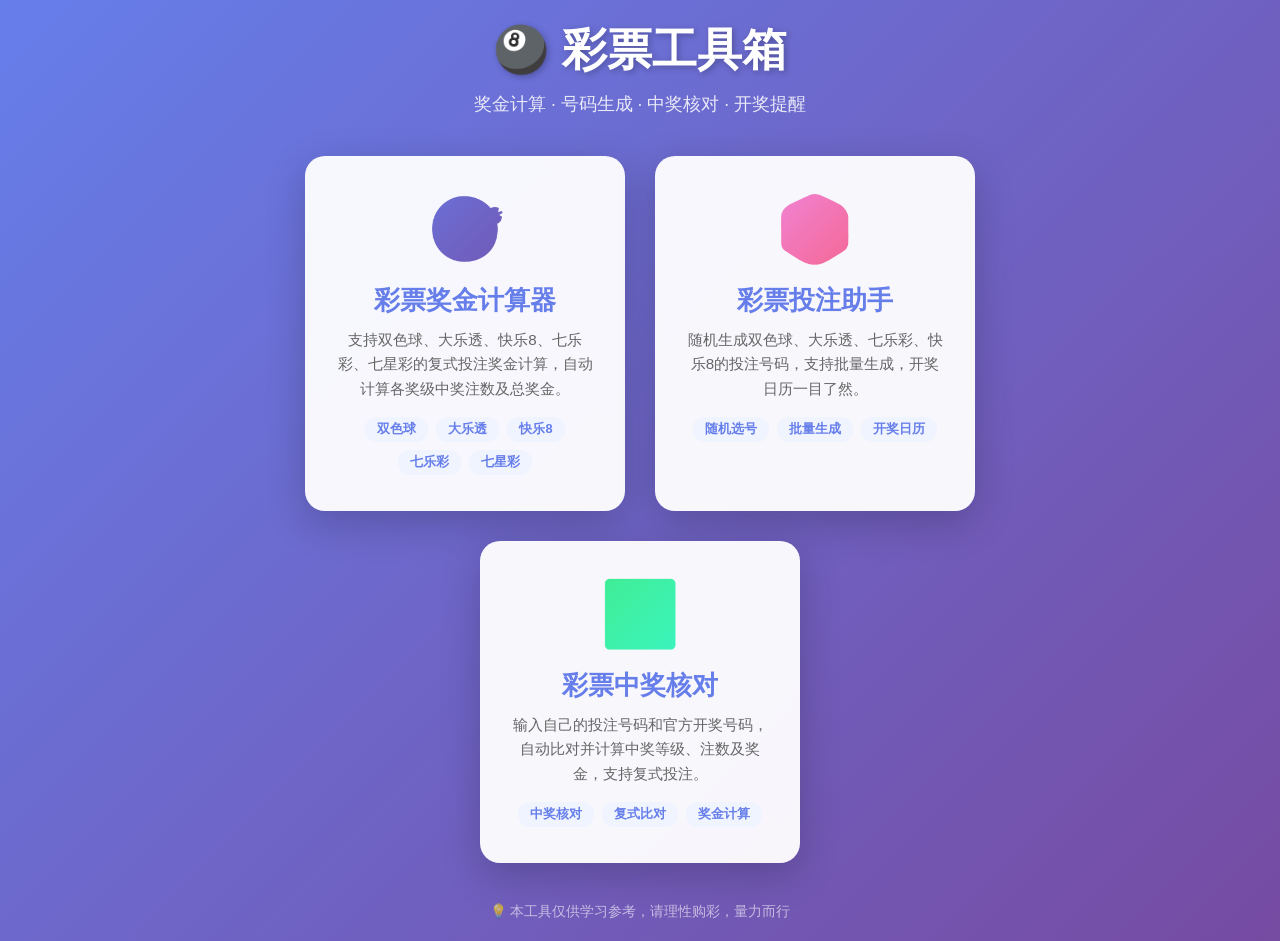
==== index.html @ 8f193790 "new" ====
<!DOCTYPE html>
<html lang="zh-CN">
<head>
    <meta charset="UTF-8">
    <meta name="viewport" content="width=device-width, initial-scale=1.0">
    <title>彩票工具箱</title>
    <style>
        * {
            margin: 0;
            padding: 0;
            box-sizing: border-box;
        }

        body {
            font-family: "PingFang SC", "Microsoft YaHei", sans-serif;
            background: linear-gradient(135deg, #667eea 0%, #764ba2 100%);
            min-height: 100vh;
            display: flex;
            flex-direction: column;
            align-items: center;
            justify-content: center;
            padding: 20px;
        }

        .header {
            text-align: center;
            margin-bottom: 40px;
        }

        .header h1 {
            font-size: 2.8em;
            color: #fff;
            text-shadow: 2px 2px 6px rgba(0, 0, 0, 0.25);
            margin-bottom: 12px;
        }

        .header p {
            font-size: 1.1em;
            color: rgba(255, 255, 255, 0.85);
        }

        .card-container {
            display: flex;
            gap: 30px;
            flex-wrap: wrap;
            justify-content: center;
            max-width: 800px;
        }

        .card {
            background: rgba(255, 255, 255, 0.95);
            backdrop-filter: blur(10px);
            border-radius: 20px;
            padding: 36px 32px;
            width: 320px;
            box-shadow: 0 12px 40px rgba(0, 0, 0, 0.2);
            transition: transform 0.3s ease, box-shadow 0.3s ease;
            text-align: center;
            cursor: pointer;
            text-decoration: none;
            color: #333;
            display: block;
        }

        .card:hover {
            transform: translateY(-6px);
            box-shadow: 0 18px 50px rgba(0, 0, 0, 0.3);
        }

        .card-icon {
            font-size: 4em;
            margin-bottom: 16px;
        }

        .card h2 {
            font-size: 1.6em;
            color: #667eea;
            margin-bottom: 10px;
        }

        .card p {
            font-size: 0.95em;
            color: #666;
            line-height: 1.6;
        }

        .card .tag-list {
            margin-top: 16px;
            display: flex;
            flex-wrap: wrap;
            gap: 8px;
            justify-content: center;
        }

        .card .tag {
            background: #f0f4ff;
            color: #667eea;
            padding: 4px 12px;
            border-radius: 12px;
            font-size: 0.8em;
            font-weight: 600;
        }

        .footer {
            margin-top: 40px;
            color: rgba(255, 255, 255, 0.6);
            font-size: 0.85em;
            text-align: center;
        }

        @media (max-width: 720px) {
            .header h1 {
                font-size: 2em;
            }

            .card {
                width: 100%;
                max-width: 360px;
            }
        }

        .card:nth-child(1) .card-icon {
            background: linear-gradient(135deg, #667eea, #764ba2);
            -webkit-background-clip: text;
            -webkit-text-fill-color: transparent;
            background-clip: text;
        }

        .card:nth-child(2) .card-icon {
            background: linear-gradient(135deg, #f093fb, #f5576c);
            -webkit-background-clip: text;
            -webkit-text-fill-color: transparent;
            background-clip: text;
        }

        .card:nth-child(3) .card-icon {
            background: linear-gradient(135deg, #43e97b, #38f9d7);
            -webkit-background-clip: text;
            -webkit-text-fill-color: transparent;
            background-clip: text;
        }
    </style>
</head>
<body>
    <div class="header">
        <h1>🎱 彩票工具箱</h1>
        <p>奖金计算 · 号码生成 · 中奖核对 · 开奖提醒</p>
    </div>

    <div class="card-container">
        <a class="card" href="彩票查询工具.html">
            <div class="card-icon">🎯</div>
            <h2>彩票奖金计算器</h2>
            <p>支持双色球、大乐透、快乐8、七乐彩、七星彩的复式投注奖金计算，自动计算各奖级中奖注数及总奖金。</p>
            <div class="tag-list">
                <span class="tag">双色球</span>
                <span class="tag">大乐透</span>
                <span class="tag">快乐8</span>
                <span class="tag">七乐彩</span>
                <span class="tag">七星彩</span>
            </div>
        </a>

        <a class="card" href="投注工具.html">
            <div class="card-icon">🎲</div>
            <h2>彩票投注助手</h2>
            <p>随机生成双色球、大乐透、七乐彩、快乐8的投注号码，支持批量生成，开奖日历一目了然。</p>
            <div class="tag-list">
                <span class="tag">随机选号</span>
                <span class="tag">批量生成</span>
                <span class="tag">开奖日历</span>
            </div>
        </a>

        <a class="card" href="彩票核对工具.html">
            <div class="card-icon">✅</div>
            <h2>彩票中奖核对</h2>
            <p>输入自己的投注号码和官方开奖号码，自动比对并计算中奖等级、注数及奖金，支持复式投注。</p>
            <div class="tag-list">
                <span class="tag">中奖核对</span>
                <span class="tag">复式比对</span>
                <span class="tag">奖金计算</span>
            </div>
        </a>
    </div>

    <div class="footer">
        💡 本工具仅供学习参考，请理性购彩，量力而行
    </div>
</body>
</html>
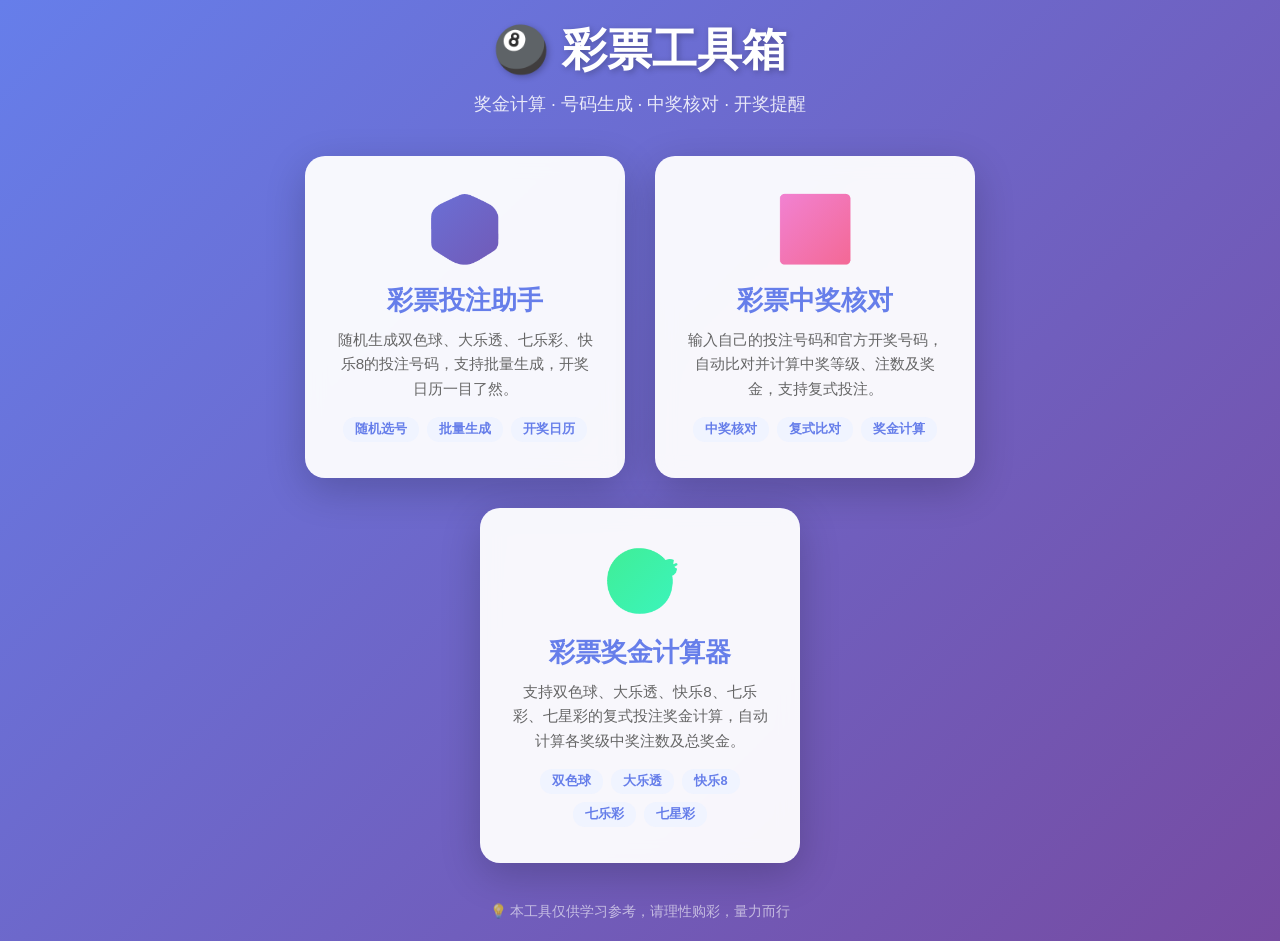
==== commit b0049831: "调用500.com" ====
--- a/index.html
+++ b/index.html
@@ -148,18 +148,6 @@
     </div>
 
     <div class="card-container">
-        <a class="card" href="彩票查询工具.html">
-            <div class="card-icon">🎯</div>
-            <h2>彩票奖金计算器</h2>
-            <p>支持双色球、大乐透、快乐8、七乐彩、七星彩的复式投注奖金计算，自动计算各奖级中奖注数及总奖金。</p>
-            <div class="tag-list">
-                <span class="tag">双色球</span>
-                <span class="tag">大乐透</span>
-                <span class="tag">快乐8</span>
-                <span class="tag">七乐彩</span>
-                <span class="tag">七星彩</span>
-            </div>
-        </a>
 
         <a class="card" href="投注工具.html">
             <div class="card-icon">🎲</div>
@@ -182,6 +170,19 @@
                 <span class="tag">奖金计算</span>
             </div>
         </a>
+        
+        <a class="card" href="彩票查询工具.html">
+            <div class="card-icon">🎯</div>
+            <h2>彩票奖金计算器</h2>
+            <p>支持双色球、大乐透、快乐8、七乐彩、七星彩的复式投注奖金计算，自动计算各奖级中奖注数及总奖金。</p>
+            <div class="tag-list">
+                <span class="tag">双色球</span>
+                <span class="tag">大乐透</span>
+                <span class="tag">快乐8</span>
+                <span class="tag">七乐彩</span>
+                <span class="tag">七星彩</span>
+            </div>
+        </a>
     </div>
 
     <div class="footer">
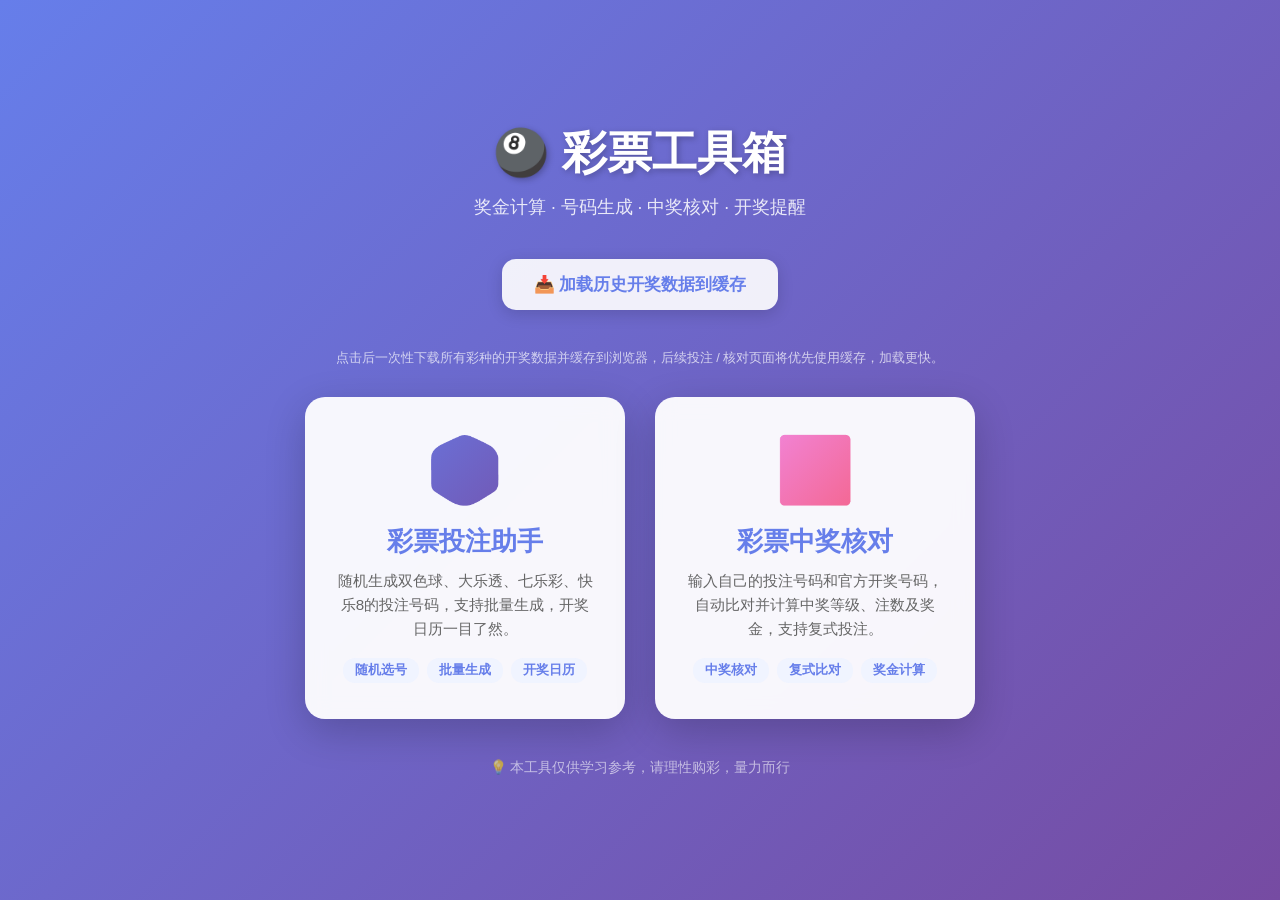
==== commit 4f823982: "将数据加载到缓存，不用每次拿远程数据" ====
--- a/index.html
+++ b/index.html
@@ -139,12 +139,67 @@
             -webkit-text-fill-color: transparent;
             background-clip: text;
         }
+
+        .preload-area {
+            text-align: center;
+            margin-bottom: 30px;
+            max-width: 720px;
+            width: 100%;
+        }
+
+        .preload-btn {
+            background: rgba(255, 255, 255, 0.9);
+            border: none;
+            border-radius: 14px;
+            padding: 14px 32px;
+            font-size: 1.05em;
+            font-weight: 600;
+            color: #667eea;
+            cursor: pointer;
+            box-shadow: 0 4px 16px rgba(0, 0, 0, 0.15);
+            transition: transform 0.2s, box-shadow 0.2s, opacity 0.3s;
+        }
+
+        .preload-btn:hover {
+            transform: translateY(-2px);
+            box-shadow: 0 6px 24px rgba(0, 0, 0, 0.25);
+        }
+
+        .preload-btn:disabled {
+            opacity: 0.6;
+            cursor: not-allowed;
+            transform: none;
+        }
+
+        .preload-status {
+            margin-top: 10px;
+            font-size: 0.95em;
+            color: #fff;
+            min-height: 1.4em;
+            text-shadow: 1px 1px 3px rgba(0, 0, 0, 0.2);
+        }
+
+        .preload-hint {
+            margin-top: 6px;
+            font-size: 0.8em;
+            color: rgba(255, 255, 255, 0.7);
+            line-height: 1.5;
+        }
     </style>
 </head>
 <body>
     <div class="header">
         <h1>🎱 彩票工具箱</h1>
         <p>奖金计算 · 号码生成 · 中奖核对 · 开奖提醒</p>
+    </div>
+
+    <!-- 数据预加载区域 -->
+    <div class="preload-area">
+        <button id="preload-btn" class="preload-btn" onclick="preloadDrawData()">
+            📥 加载历史开奖数据到缓存
+        </button>
+        <div id="preload-status" class="preload-status"></div>
+        <p class="preload-hint">点击后一次性下载所有彩种的开奖数据并缓存到浏览器，后续投注 / 核对页面将优先使用缓存，加载更快。</p>
     </div>
 
     <div class="card-container">
@@ -171,7 +226,7 @@
             </div>
         </a>
         
-        <a class="card" href="彩票查询工具.html">
+        <!-- <a class="card" href="彩票查询工具.html">
             <div class="card-icon">🎯</div>
             <h2>彩票奖金计算器</h2>
             <p>支持双色球、大乐透、快乐8、七乐彩、七星彩的复式投注奖金计算，自动计算各奖级中奖注数及总奖金。</p>
@@ -182,11 +237,13 @@
                 <span class="tag">七乐彩</span>
                 <span class="tag">七星彩</span>
             </div>
-        </a>
+        </a> -->
     </div>
 
     <div class="footer">
         💡 本工具仅供学习参考，请理性购彩，量力而行
     </div>
+
+    <script src="js/shared.js"></script>
 </body>
 </html>
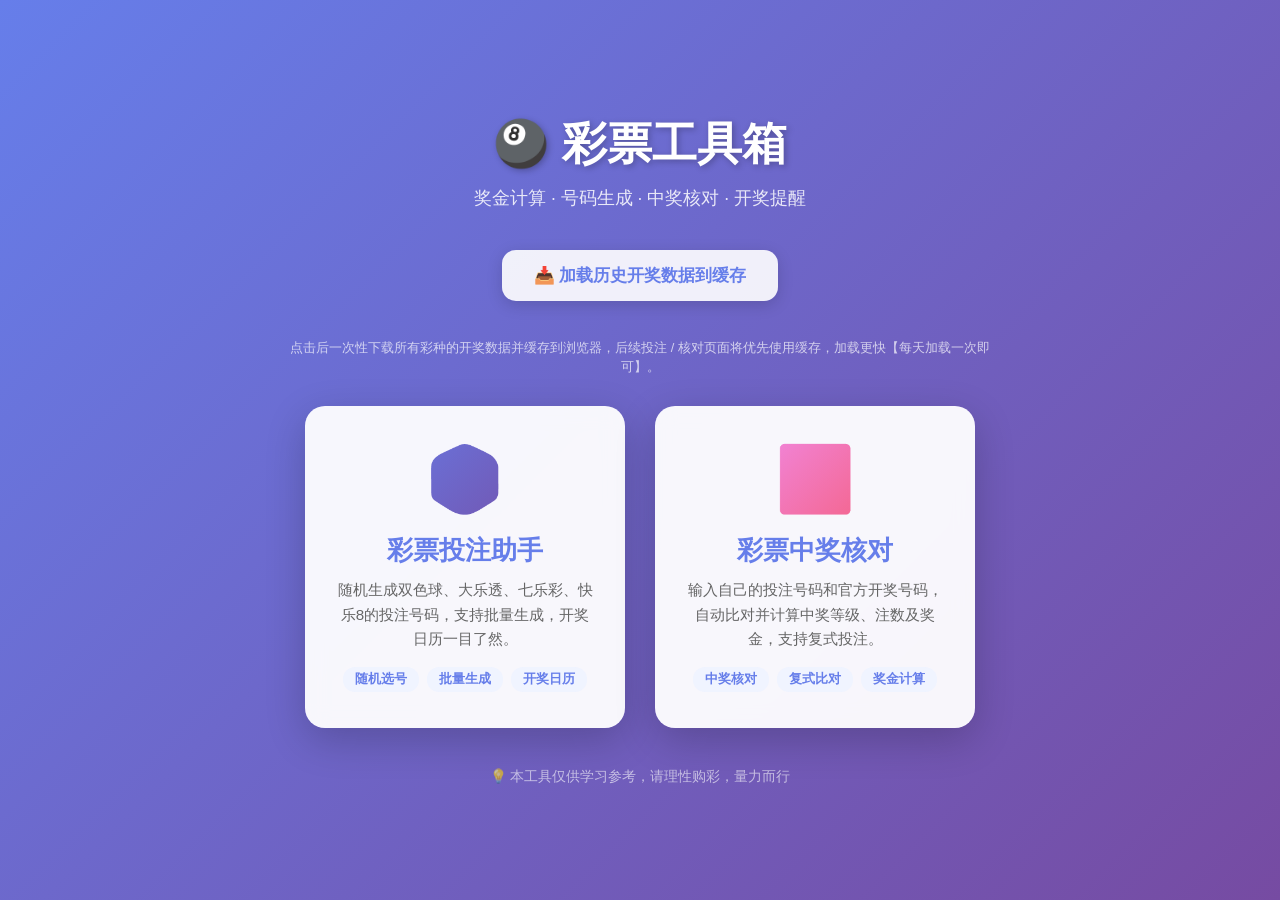
==== commit c6552e8f: "。" ====
--- a/index.html
+++ b/index.html
@@ -199,7 +199,7 @@
             📥 加载历史开奖数据到缓存
         </button>
         <div id="preload-status" class="preload-status"></div>
-        <p class="preload-hint">点击后一次性下载所有彩种的开奖数据并缓存到浏览器，后续投注 / 核对页面将优先使用缓存，加载更快。</p>
+        <p class="preload-hint">点击后一次性下载所有彩种的开奖数据并缓存到浏览器，后续投注 / 核对页面将优先使用缓存，加载更快【每天加载一次即可】。</p>
     </div>
 
     <div class="card-container">
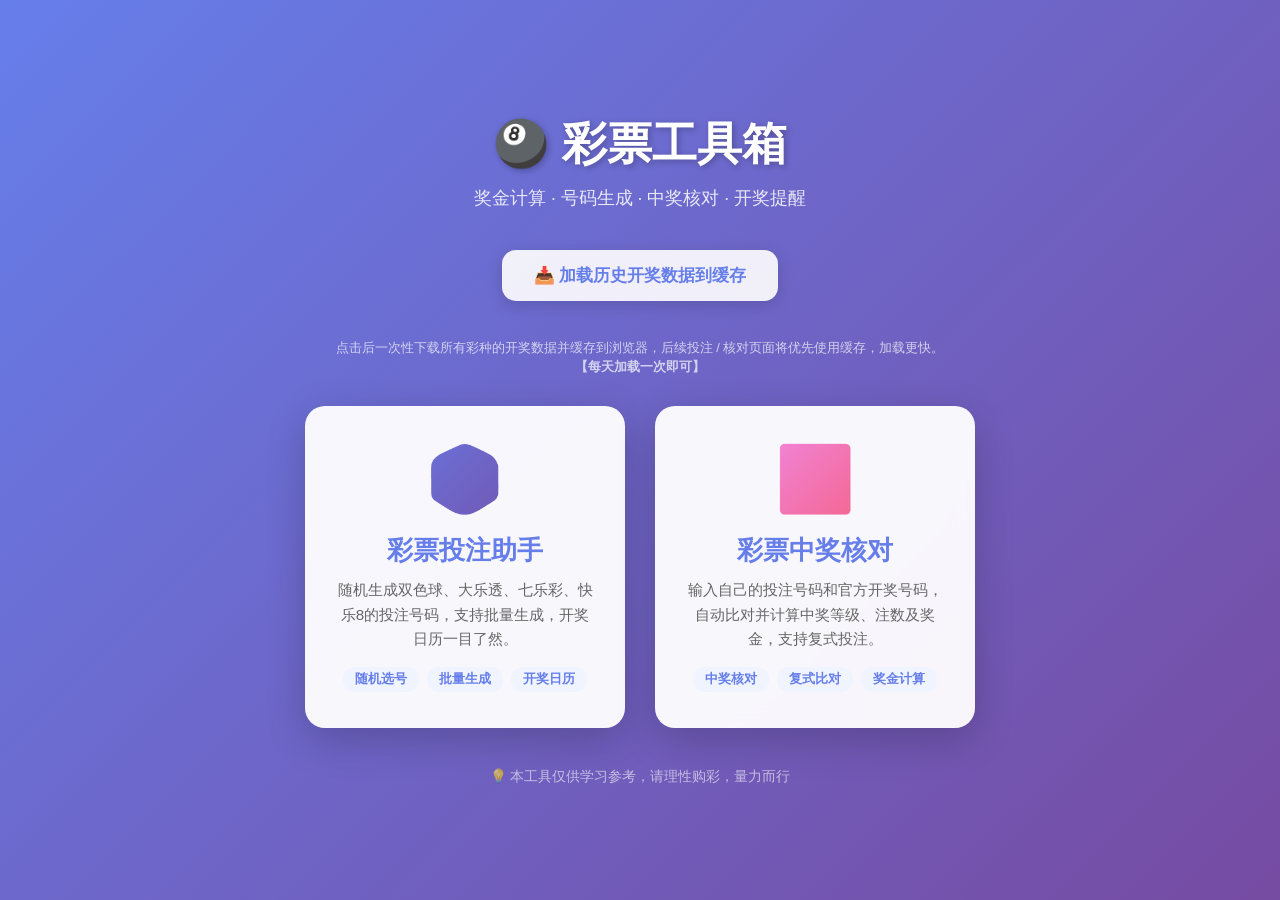
==== commit 2866b694: "走localStorage" ====
--- a/index.html
+++ b/index.html
@@ -199,7 +199,7 @@
             📥 加载历史开奖数据到缓存
         </button>
         <div id="preload-status" class="preload-status"></div>
-        <p class="preload-hint">点击后一次性下载所有彩种的开奖数据并缓存到浏览器，后续投注 / 核对页面将优先使用缓存，加载更快【每天加载一次即可】。</p>
+        <p class="preload-hint">点击后一次性下载所有彩种的开奖数据并缓存到浏览器，后续投注 / 核对页面将优先使用缓存，加载更快。</br><b>【每天加载一次即可】</b></p>
     </div>
 
     <div class="card-container">
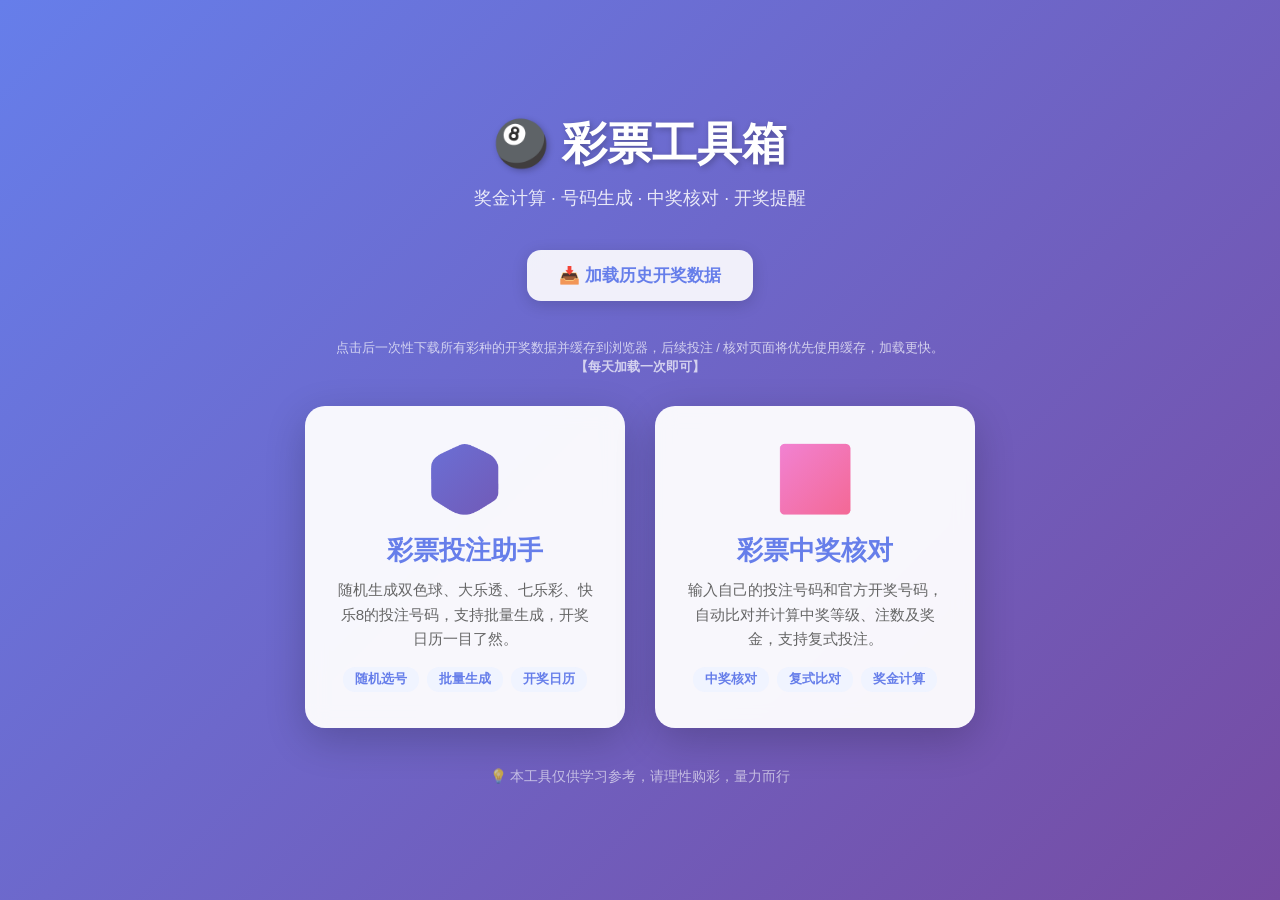
==== commit dcbe84f0: "快乐8投注修复BUG" ====
--- a/index.html
+++ b/index.html
@@ -196,7 +196,7 @@
     <!-- 数据预加载区域 -->
     <div class="preload-area">
         <button id="preload-btn" class="preload-btn" onclick="preloadDrawData()">
-            📥 加载历史开奖数据到缓存
+            📥 加载历史开奖数据
         </button>
         <div id="preload-status" class="preload-status"></div>
         <p class="preload-hint">点击后一次性下载所有彩种的开奖数据并缓存到浏览器，后续投注 / 核对页面将优先使用缓存，加载更快。</br><b>【每天加载一次即可】</b></p>
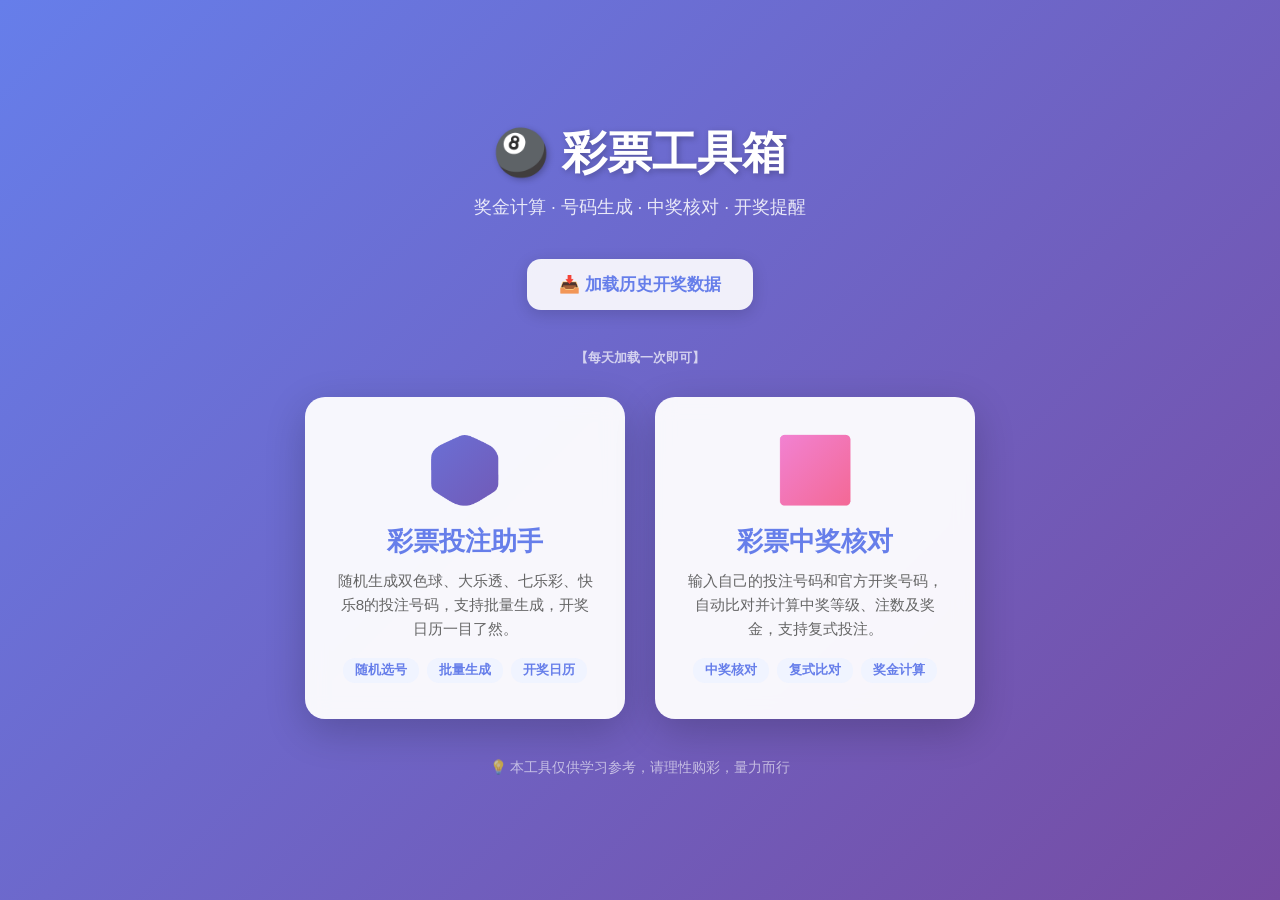
==== commit a9488bc9: "修改页面提示内容" ====
--- a/index.html
+++ b/index.html
@@ -199,7 +199,7 @@
             📥 加载历史开奖数据
         </button>
         <div id="preload-status" class="preload-status"></div>
-        <p class="preload-hint">点击后一次性下载所有彩种的开奖数据并缓存到浏览器，后续投注 / 核对页面将优先使用缓存，加载更快。</br><b>【每天加载一次即可】</b></p>
+        <p class="preload-hint"><b>【每天加载一次即可】</b></p>
     </div>
 
     <div class="card-container">
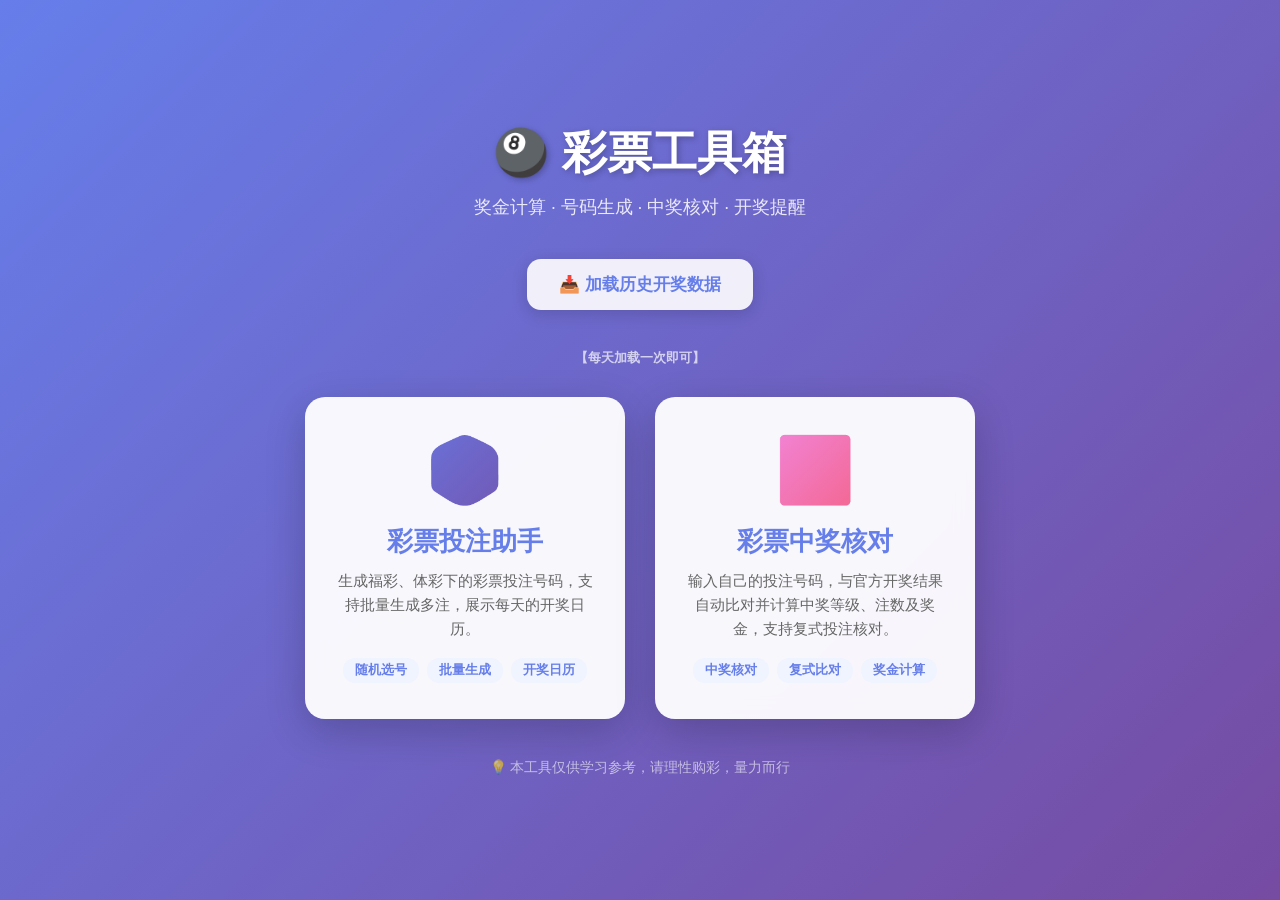
==== commit 9e03cbe4: "Signed-off-by: jingz-dtt <jingzhao@deloittecn.com.cn>" ====
--- a/index.html
+++ b/index.html
@@ -207,7 +207,7 @@
         <a class="card" href="投注工具.html">
             <div class="card-icon">🎲</div>
             <h2>彩票投注助手</h2>
-            <p>随机生成双色球、大乐透、七乐彩、快乐8的投注号码，支持批量生成，开奖日历一目了然。</p>
+            <p>生成福彩、体彩下的彩票投注号码，支持批量生成多注，展示每天的开奖日历。</p>
             <div class="tag-list">
                 <span class="tag">随机选号</span>
                 <span class="tag">批量生成</span>
@@ -218,7 +218,7 @@
         <a class="card" href="彩票核对工具.html">
             <div class="card-icon">✅</div>
             <h2>彩票中奖核对</h2>
-            <p>输入自己的投注号码和官方开奖号码，自动比对并计算中奖等级、注数及奖金，支持复式投注。</p>
+            <p>输入自己的投注号码，与官方开奖结果自动比对并计算中奖等级、注数及奖金，支持复式投注核对。</p>
             <div class="tag-list">
                 <span class="tag">中奖核对</span>
                 <span class="tag">复式比对</span>
